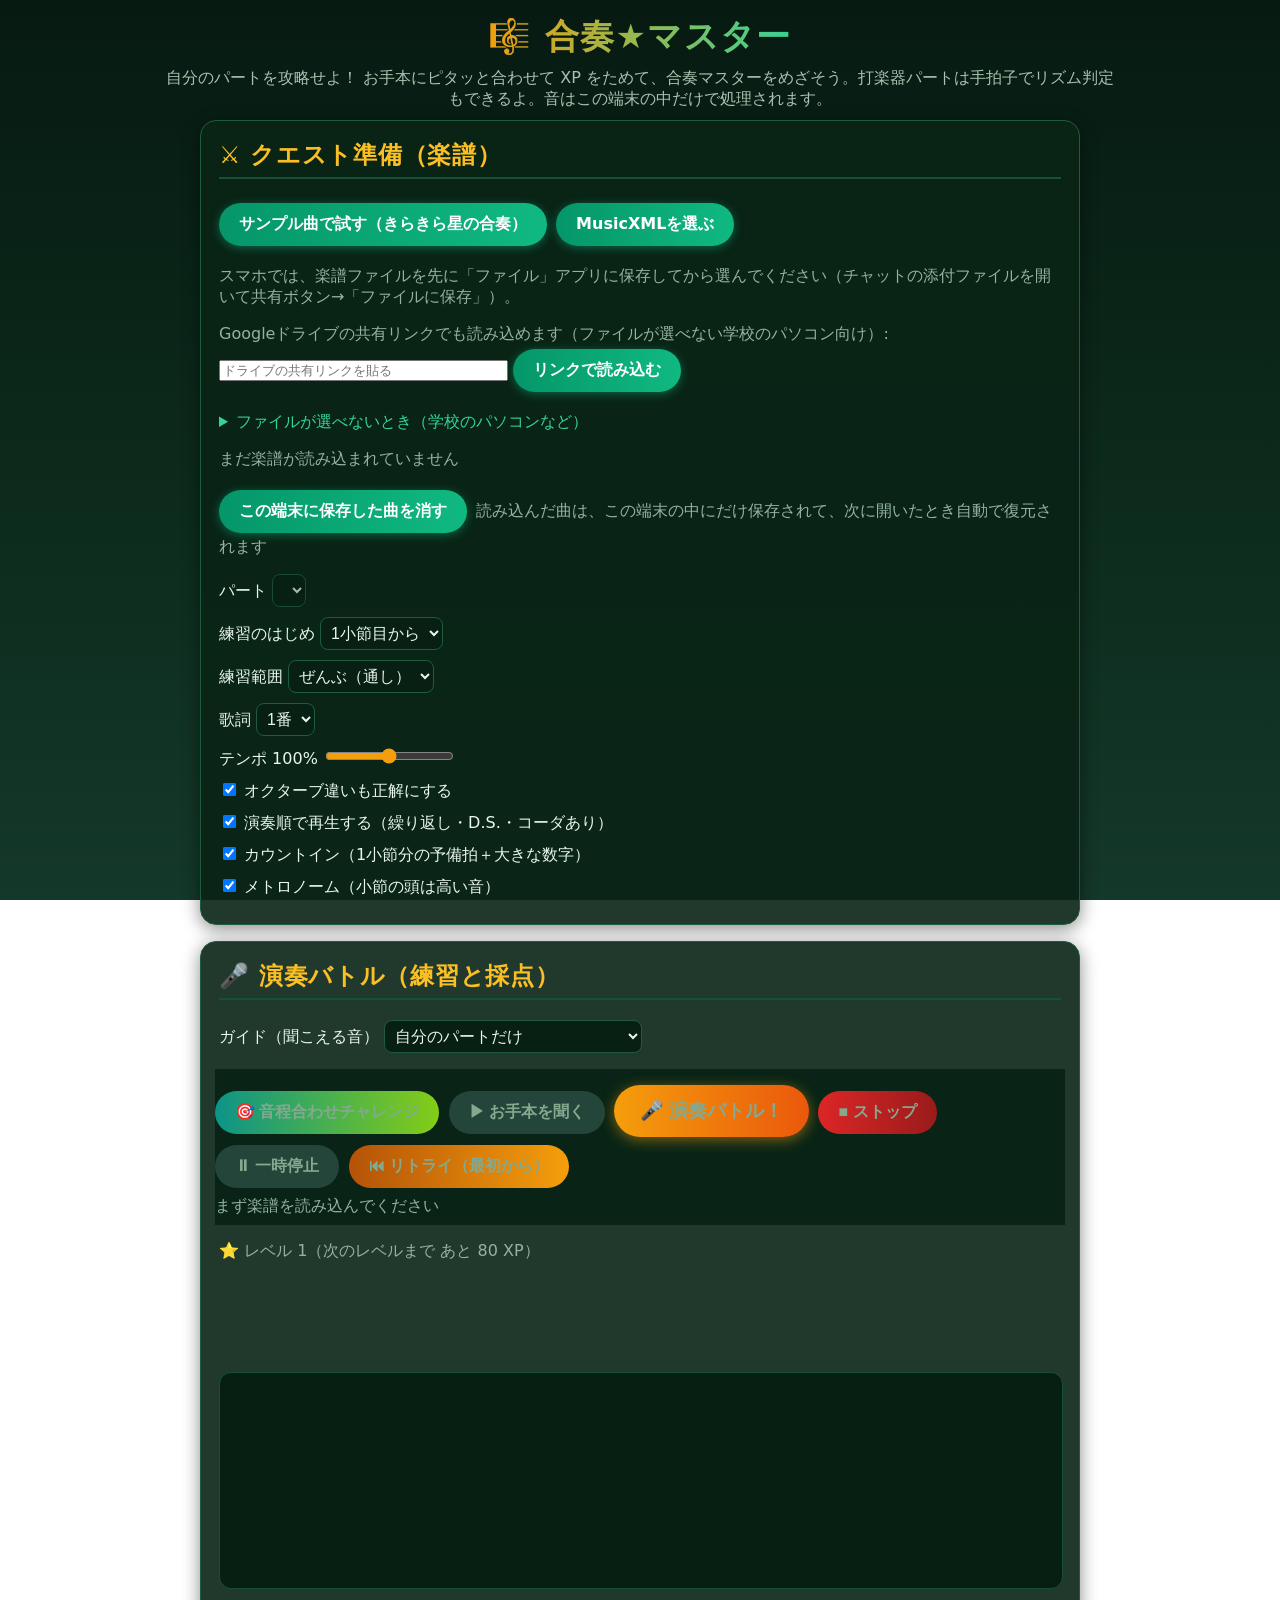
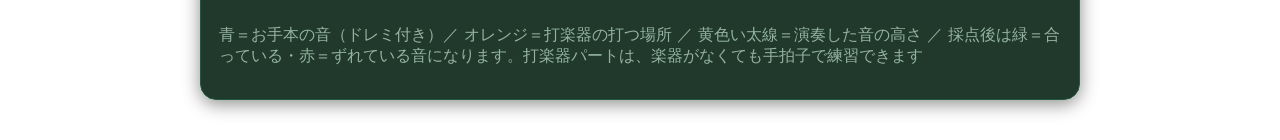
==== ensemble-app/index.html @ c197c25d "合奏★マスターに鍵盤モードを追加（画面の鍵盤をタッチして演奏・マイク不要）" ====
<!doctype html>
<html lang="ja">
<head>
<meta charset="utf-8">
<meta name="viewport" content="width=device-width, initial-scale=1">
<title>合奏★マスター｜パート練習バトル</title>
<link rel="stylesheet" href="style.css">
</head>
<body>
<header>
  <h1>🎼 合奏★マスター</h1>
  <p>自分のパートを攻略せよ！ お手本にピタッと合わせて XP をためて、合奏マスターをめざそう。打楽器パートは手拍子でリズム判定もできるよ。音はこの端末の中だけで処理されます。</p>
</header>
<main>
  <section class="card">
    <h2>⚔️ クエスト準備（楽譜）</h2>
    <p>
      <button id="loadSample" type="button">サンプル曲で試す（きらきら星の合奏）</button>
      <label class="file">MusicXMLを選ぶ
        <input id="fileInput" type="file" hidden>
      </label>
    </p>
    <p class="muted">スマホでは、楽譜ファイルを先に「ファイル」アプリに保存してから選んでください（チャットの添付ファイルを開いて共有ボタン→「ファイルに保存」）。</p>
    <p class="muted">Googleドライブの共有リンクでも読み込めます（ファイルが選べない学校のパソコン向け）:
      <input id="driveUrl" type="text" size="34" placeholder="ドライブの共有リンクを貼る">
      <button id="driveLoad" type="button">リンクで読み込む</button>
      <span id="driveStatus" class="muted"></span>
    </p>
    <details>
      <summary>ファイルが選べないとき（学校のパソコンなど）</summary>
      <p class="muted">学校のパソコンでは、セキュリティでファイル選択が止められることがあります。そのときは: ①楽譜ファイル（.xml）をメモ帳などで開く ② Ctrl+A → Ctrl+C で全部コピー ③ 下の欄に Ctrl+V で貼り付けて「読み込む」を押す。貼り付けた内容はこの端末の中だけで使われ、どこにも送信されません。</p>
      <p><textarea id="pasteArea" rows="4" placeholder="ここに楽譜ファイル（MusicXML）の中身を貼り付け"></textarea></p>
      <p><button id="pasteLoad" type="button">貼り付けた楽譜を読み込む</button> <span id="pasteStatus" class="muted"></span></p>
    </details>
    <p id="songTitle" class="muted">まだ楽譜が読み込まれていません</p>
    <p><button id="forgetSong" type="button" hidden>この端末に保存した曲を消す</button> <span class="muted">読み込んだ曲は、この端末の中にだけ保存されて、次に開いたとき自動で復元されます</span></p>
    <label>パート
      <select id="partSelect" disabled></select>
    </label>
    <label>練習のはじめ
      <select id="startMeasure"><option value="1">1小節目から</option></select>
    </label>
    <label id="rangeWrap" hidden>練習範囲
      <select id="rangeSelect"><option value="all">ぜんぶ（通し）</option></select>
    </label>
    <p id="sectionWrap" hidden>部分練習（場所えらび） <span id="sectionBtns"></span></p>
    <label id="verseWrap">歌詞
      <select id="verseSelect"><option value="1">1番</option><option value="2">2番</option></select>
    </label>
    <label>テンポ <span id="tempoVal">100</span>%
      <input id="tempo" type="range" min="50" max="150" value="100">
    </label>
    <label><input id="octaveOk" type="checkbox" checked> オクターブ違いも正解にする</label>
    <label id="orderWrap" hidden><input id="orderMode" type="checkbox" checked> 演奏順で再生する（繰り返し・D.S.・コーダあり）</label>
    <label><input id="countIn" type="checkbox" checked> カウントイン（1小節分の予備拍＋大きな数字）</label>
    <label><input id="metronome" type="checkbox" checked> メトロノーム（小節の頭は高い音）</label>
  </section>

  <section class="card">
    <h2 id="battleHead">🎤 演奏バトル（練習と採点）</h2>
    <p><label>ガイド（聞こえる音）
      <select id="guideSelect">
        <option value="own">自分のパートだけ</option>
        <option value="all">全パート（自分以外は小さめ）</option>
        <option value="others">自分以外のパート（上級）</option>
        <option value="metro">メトロノームだけ（最上級）</option>
      </select>
    </label></p>
    <p id="kbModeWrap" hidden><label><input id="kbMode" type="checkbox"> 🎹 鍵盤モード（画面の鍵盤をタッチして演奏・マイクは使いません）鍵盤楽器のパート向け</label></p>
    <div class="controls">
      <p>
        <button id="warmupBtn" type="button" disabled>🎯 音程合わせチャレンジ</button>
        <button id="playModel" type="button" disabled>▶ お手本を聞く</button>
        <button id="singBtn" type="button" disabled>🎤 演奏バトル！</button>
        <button id="stopBtn" type="button" disabled>■ ストップ</button>
        <button id="pauseBtn" type="button" disabled>⏸ 一時停止</button>
        <button id="restartBtn" type="button" disabled>⏮ リトライ（最初から）</button>
      </p>
      <p id="status" class="muted">まず楽譜を読み込んでください</p>
    </div>
    <p id="levelInfo" class="muted"></p>
    <p id="livePitch" class="live"></p>
    <p id="nowInfo" class="nowinfo"></p>
    <canvas id="roll" width="900" height="230"></canvas>
    <div id="kbWrap" hidden>
      <div id="kbKeys"></div>
      <p class="muted">金色に光った鍵盤が「次に押す音」。和音は光った鍵盤を全部押してね。お手本を聞いている間も、鍵盤を押して音を出せるよ。</p>
    </div>
    <div id="lyricStrip" class="lyrics"></div>
    <p class="muted">青＝お手本の音（ドレミ付き）／ オレンジ＝打楽器の打つ場所 ／ 黄色い太線＝演奏した音の高さ ／ 採点後は緑＝合っている・赤＝ずれている音になります。打楽器パートは、楽器がなくても手拍子で練習できます</p>
  </section>

  <section class="card" id="warmupCard" hidden>
    <h2>🎯 音程合わせチャレンジ</h2>
    <p id="wuInfo" class="muted">お手本の音を聞いて、自分の楽器で同じ高さを出してみよう。全5問。</p>
    <p id="wuTarget" class="nowinfo"></p>
    <canvas id="wuGauge" width="900" height="130"></canvas>
    <p id="wuResult" class="game"></p>
    <p>
      <button id="wuStart" type="button">▶ スタート</button>
      <button id="wuQuit" type="button">やめる</button>
    </p>
  </section>

  <section class="card" id="resultCard" hidden>
    <h2>🏆 結果発表</h2>
    <p class="score"><span id="scoreNum">-</span> 点</p>
    <p id="gameResult" class="game"></p>
    <div class="bar"><div id="xpBar"></div></div>
    <p id="xpInfo" class="muted"></p>
    <p id="noteSummary"></p>
    <div id="noteStrip"></div>
    <p id="missHead" class="game" hidden>ずれた音だけ（タップすると、その場所から聞き直せるよ）</p>
    <ul id="missList"></ul>
    <details id="allNotes"><summary>すべての音の結果を見る</summary><ul id="noteResults"></ul></details>
    <div id="reviewBox" hidden>
      <p class="game">🔁 自分の演奏を聞き直そう</p>
      <p><audio id="reviewAudio" controls preload="auto"></audio></p>
      <p>
        <button id="reviewPlay" type="button">▶ 演奏に合わせてバーも再生</button>
        <button id="reviewStop" type="button" disabled>■ バー再生を止める</button>
      </p>
      <p class="muted">音程バー（緑＝合っていた音・赤＝ずれた音）を見ながら聞き直せます。上の「ずれた音だけ」のリストで音をタップすると、その場所から聞き直せます。録音はこの端末の中だけにあり、どこにも送られません。</p>
    </div>
  </section>
</main>
<script src="app.js"></script>
</body>
</html>
---- ensemble-app/style.css ----
body{font-family:system-ui,-apple-system,"Hiragino Sans",sans-serif;margin:0;background:linear-gradient(180deg,#071a12 0%,#0c2b1c 55%,#14382a 100%);background-attachment:fixed;color:#eaf6ee;min-height:100vh}
header{padding:14px 16px 2px;max-width:960px;margin:auto;text-align:center}
header h1{font-size:34px;margin:0;letter-spacing:.04em;font-weight:900;background:linear-gradient(90deg,#fde68a,#f59e0b,#34d399,#a3e635);-webkit-background-clip:text;background-clip:text;color:transparent}
header p{color:#a7c4b0;margin:8px 0 0}
main{max-width:880px;margin:auto;padding:8px 16px 40px;display:grid;gap:16px}
audio{width:100%}
#noteResults li.miss{cursor:pointer;text-decoration:underline dotted}
#noteResults li.miss:hover{color:#fcd34d}
.card{background:rgba(9,36,22,.9);border:1px solid #1f5c3d;border-radius:16px;padding:16px 18px;box-shadow:0 4px 18px rgba(0,0,0,.45);min-width:0}
.card h2{margin-top:2px;color:#fbbf24;letter-spacing:.03em;border-bottom:2px solid #175134;padding-bottom:6px}
button,.file{display:inline-block;background:linear-gradient(90deg,#059669,#10b981);color:#fff;border:0;border-radius:999px;padding:11px 20px;font-size:16px;font-weight:700;cursor:pointer;margin:4px 4px 4px 0;box-shadow:0 2px 10px rgba(16,185,129,.45)}
button:active{transform:scale(.97)}
button:disabled{background:#24463a;color:#84a98f;cursor:default;box-shadow:none}
button#singBtn{background:linear-gradient(90deg,#f59e0b,#ea580c);font-size:19px;padding:13px 26px;box-shadow:0 3px 14px rgba(245,158,11,.5)}
button#warmupBtn{background:linear-gradient(90deg,#0d9488,#84cc16)}
button#stopBtn{background:linear-gradient(90deg,#dc2626,#991b1b)}
button#restartBtn{background:linear-gradient(90deg,#b45309,#f59e0b)}
label{display:block;margin:10px 0}
select{font-size:16px;padding:6px;background:#081f14;color:#eaf6ee;border:1px solid #1f5c3d;border-radius:8px}
input[type=range]{accent-color:#f59e0b}
.muted{color:#93b3a0}.live{font-size:19px;font-weight:700;min-height:30px;color:#fde047}
canvas{width:100%;height:auto;background:#071f13;border:1px solid #175134;border-radius:12px}
.score{font-size:28px}.score span{font-size:56px;font-weight:900;color:#facc15;text-shadow:0 0 18px rgba(250,204,21,.45)}
#noteResults{line-height:1.8}
.nowinfo{font-size:30px;font-weight:800;min-height:40px;margin:2px 0;color:#fbbf24}
.lyrics{font-size:22px;line-height:1.9;padding:8px 4px;overflow-x:auto;white-space:nowrap;min-width:0;max-width:100%}
.lyrics span{display:inline-block;padding:2px 3px;border-radius:6px;color:#84a98f;transition:all .1s}
.lyrics span.on{background:#fde047;color:#111;font-weight:800;transform:scale(1.22)}
.controls{position:sticky;top:0;z-index:20;background:rgba(9,36,22,.96);padding:8px 0 4px;margin:0 -4px}
.controls p{margin:4px 0}
.lyrics span.done{color:#34d399}
.game{font-size:22px;font-weight:700;line-height:1.7}
.bar{background:#081f14;border:1px solid #175134;border-radius:999px;height:16px;overflow:hidden;margin:8px 0}
#xpBar{background:linear-gradient(90deg,#f59e0b,#facc15,#34d399);height:100%;width:0%;transition:width .6s}
textarea{width:100%;font-size:12px;padding:6px;box-sizing:border-box;background:#081f14;color:#eaf6ee;border:1px solid #1f5c3d;border-radius:8px}
details{margin-top:8px}
summary{cursor:pointer;color:#34d399}
/* 背の低い画面（Chromebook等）では詰めて、音程バーと歌詞を1画面に収める */
@media (max-height:860px){
  header{padding:6px 12px 0}
  header h1{font-size:26px}
  header p{display:none}
  main{gap:10px;padding-top:4px}
  .card{padding:10px 12px}
  .card h2{font-size:17px;margin:0 0 4px;padding-bottom:3px}
  .nowinfo{font-size:24px;min-height:32px}
  .live{font-size:16px;min-height:24px}
  .lyrics{font-size:18px;line-height:1.6;padding:4px 2px}
  button{padding:8px 14px;font-size:14px}
  button#singBtn{font-size:16px;padding:10px 20px}
  label{margin:6px 0}
}
#noteStrip{display:flex;gap:1px;height:20px;margin:6px 0 10px;overflow:hidden;border-radius:6px;background:#0a2e1c}
#noteStrip i{display:block;height:100%}
#missList{line-height:1.8}
#missList li.miss{cursor:pointer;text-decoration:underline dotted}
#allNotes summary{cursor:pointer;color:#a7f3d0;margin-top:6px}
.secbtn{font-size:1.15em;font-weight:700;padding:8px 18px;margin:2px;border-radius:999px;border:2px solid #10b981;background:#0b2e1f;color:#d1fae5;cursor:pointer}
.secbtn.on{background:#059669;color:#fff;box-shadow:0 0 10px #10b98188}
/* 鍵盤モード */
#kbKeys{position:relative;height:118px;background:#081f14;border:1px solid #1f5c3d;border-radius:10px;overflow:hidden;touch-action:none;user-select:none;-webkit-user-select:none;margin-top:6px}
#kbKeys .kbw{position:absolute;top:0;height:100%;background:linear-gradient(180deg,#e9e4d2,#fbf8ec);border-right:1px solid #9aa48f;border-bottom-left-radius:5px;border-bottom-right-radius:5px;box-sizing:border-box;cursor:pointer}
#kbKeys .kbw span{position:absolute;bottom:4px;left:0;right:0;text-align:center;font-size:11px;color:#7c6a2f;font-weight:700;pointer-events:none}
#kbKeys .kbb{position:absolute;top:0;height:58%;background:linear-gradient(180deg,#2a3a30,#060d09);border-bottom-left-radius:4px;border-bottom-right-radius:4px;z-index:2;cursor:pointer;box-shadow:0 3px 5px rgba(0,0,0,.5)}
#kbKeys .kbw.next{background:linear-gradient(180deg,#fcd34d,#fde68a)}
#kbKeys .kbb.next{background:linear-gradient(180deg,#d97706,#b45309)}
#kbKeys .kbw.now{background:linear-gradient(180deg,#f59e0b,#fbbf24);box-shadow:inset 0 0 0 2px #fff7d6}
#kbKeys .kbb.now{background:linear-gradient(180deg,#f59e0b,#d97706);box-shadow:inset 0 0 0 2px #fff7d6}
#kbKeys .hit{background:#34d399 !important}
#kbKeys .miss{background:#f87171 !important}
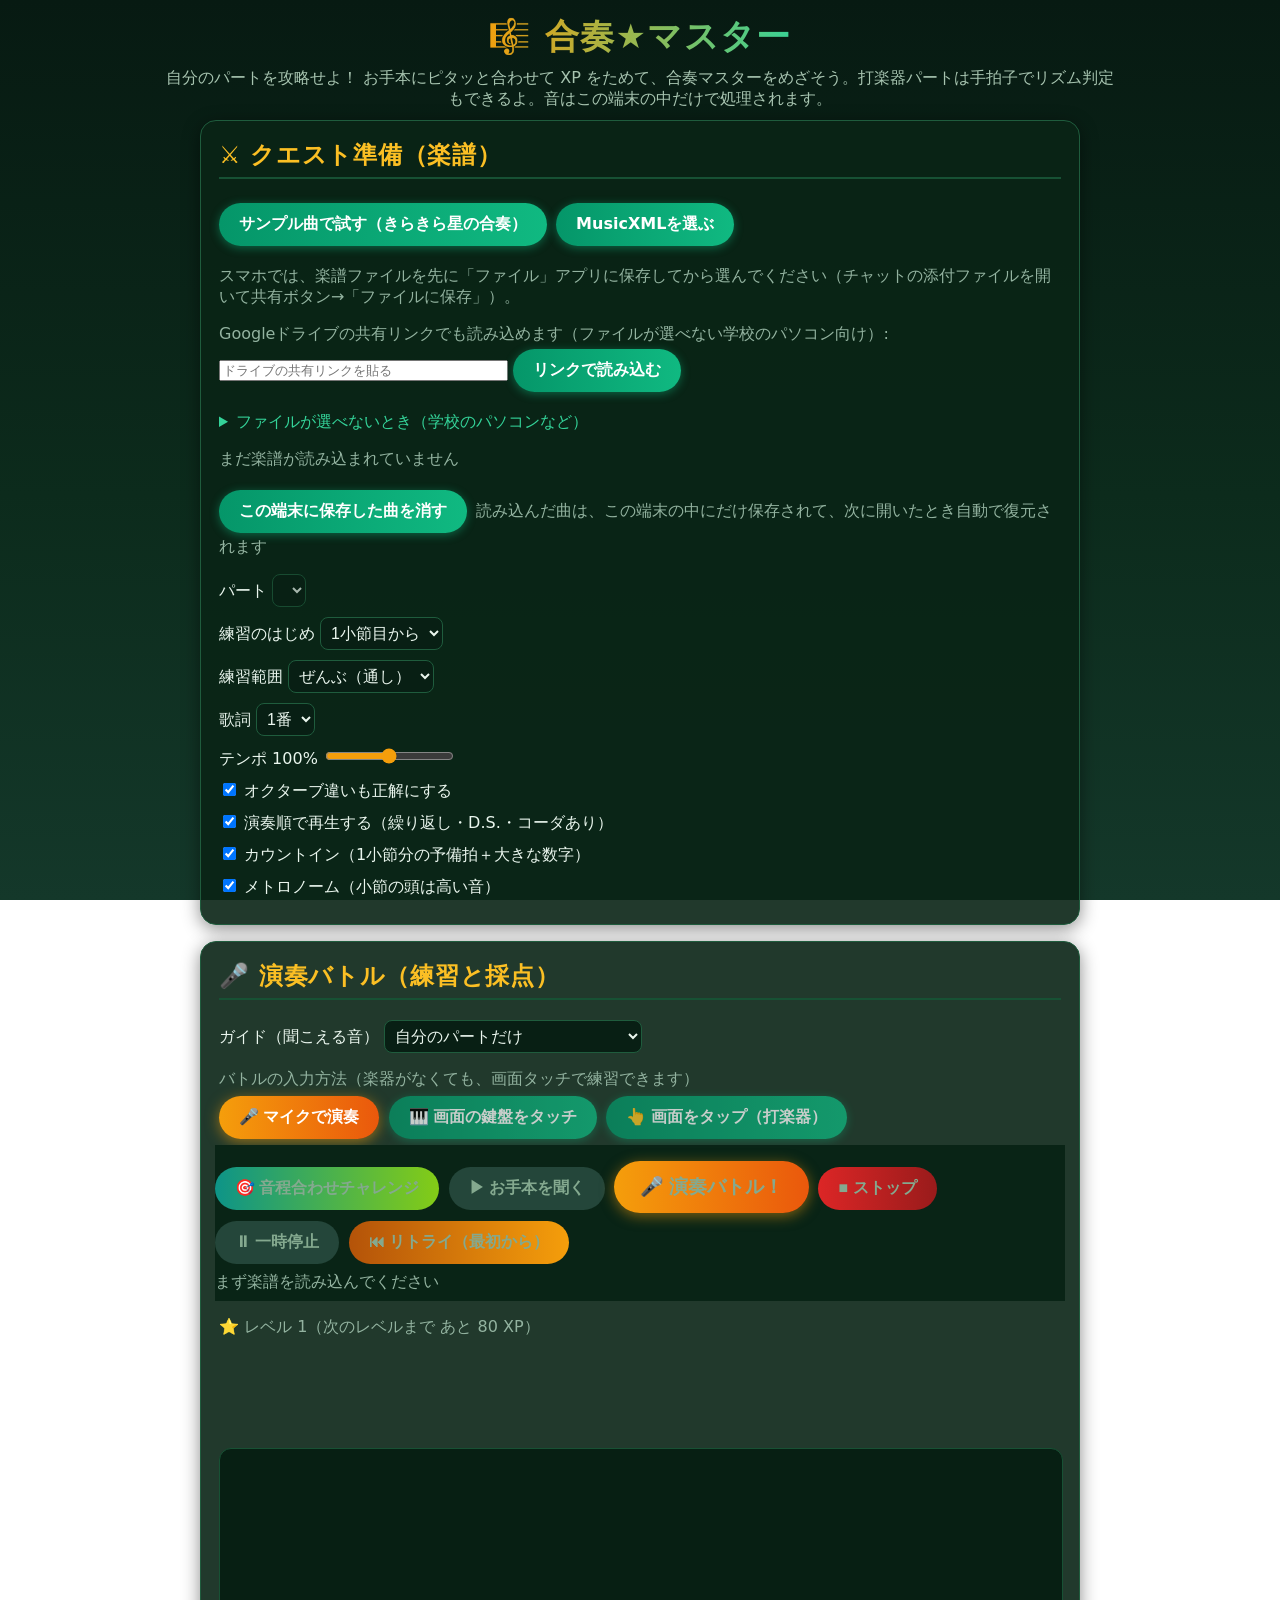
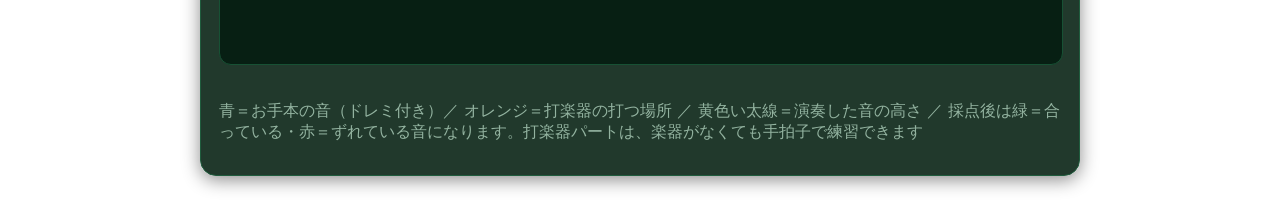
==== commit 59f4a4a3: "合奏★マスター: 和音をロールに全音表示／バトル入力に画面タップ（打楽器）とPCキー演奏を追加" ====
--- a/ensemble-app/index.html
+++ b/ensemble-app/index.html
@@ -66,7 +66,16 @@
         <option value="metro">メトロノームだけ（最上級）</option>
       </select>
     </label></p>
-    <p id="kbModeWrap" hidden><label><input id="kbMode" type="checkbox"> 🎹 鍵盤モード（画面の鍵盤をタッチして演奏・マイクは使いません）鍵盤楽器のパート向け</label></p>
+    <div id="inputPick">
+      <p class="muted" style="margin:4px 0 2px">バトルの入力方法（楽器がなくても、画面タッチで練習できます）</p>
+      <p style="margin:2px 0">
+        <button id="inMicBtn" type="button" class="inbtn sel">🎤 マイクで演奏</button>
+        <button id="inKbBtn" type="button" class="inbtn" hidden>🎹 画面の鍵盤をタッチ</button>
+        <button id="inPadBtn" type="button" class="inbtn" hidden>👆 画面をタップ（打楽器）</button>
+      </p>
+      <input id="kbMode" type="checkbox" hidden>
+      <input id="padMode" type="checkbox" hidden>
+    </div>
     <div class="controls">
       <p>
         <button id="warmupBtn" type="button" disabled>🎯 音程合わせチャレンジ</button>
@@ -84,7 +93,11 @@
     <canvas id="roll" width="900" height="230"></canvas>
     <div id="kbWrap" hidden>
       <div id="kbKeys"></div>
-      <p class="muted">金色に光った鍵盤が「次に押す音」。和音は光った鍵盤を全部押してね。お手本を聞いている間も、鍵盤を押して音を出せるよ。</p>
+      <p class="muted">金色に光った鍵盤が「次に押す音」。和音は光った鍵盤を全部押してね。パソコンでは、鍵盤に書かれたアルファベットのキーでも弾けるよ。お手本を聞いている間も、鍵盤を押して音を出せるよ。</p>
+    </div>
+    <div id="padWrap" hidden>
+      <div id="padBtn">🥁 ここをタップ！</div>
+      <p class="muted">オレンジの音のタイミングで、ここをタップ（パソコンはスペースキーでもOK）。マイクは使いません。</p>
     </div>
     <div id="lyricStrip" class="lyrics"></div>
     <p class="muted">青＝お手本の音（ドレミ付き）／ オレンジ＝打楽器の打つ場所 ／ 黄色い太線＝演奏した音の高さ ／ 採点後は緑＝合っている・赤＝ずれている音になります。打楽器パートは、楽器がなくても手拍子で練習できます</p>
--- a/ensemble-app/style.css
+++ b/ensemble-app/style.css
@@ -68,3 +68,9 @@
 #kbKeys .kbb.now{background:linear-gradient(180deg,#f59e0b,#d97706);box-shadow:inset 0 0 0 2px #fff7d6}
 #kbKeys .hit{background:#34d399 !important}
 #kbKeys .miss{background:#f87171 !important}
+.inbtn{opacity:.75}
+.inbtn.sel{background:linear-gradient(90deg,#f59e0b,#ea580c);opacity:1;box-shadow:0 3px 14px rgba(245,158,11,.55)}
+#kbKeys .kbl{position:absolute;bottom:19px;left:0;right:0;text-align:center;font-size:10px;color:#a16207;font-weight:700;pointer-events:none}
+#kbKeys .kbb .kbl{bottom:3px;color:#fde68a;font-size:9px}
+#padBtn{font-size:32px;font-weight:900;text-align:center;padding:36px 10px;margin-top:8px;border-radius:16px;background:linear-gradient(180deg,#ea580c,#c2410c);color:#fff;cursor:pointer;user-select:none;-webkit-user-select:none;touch-action:none;box-shadow:0 4px 14px rgba(234,88,12,.45)}
+#padBtn.hit{background:#059669}
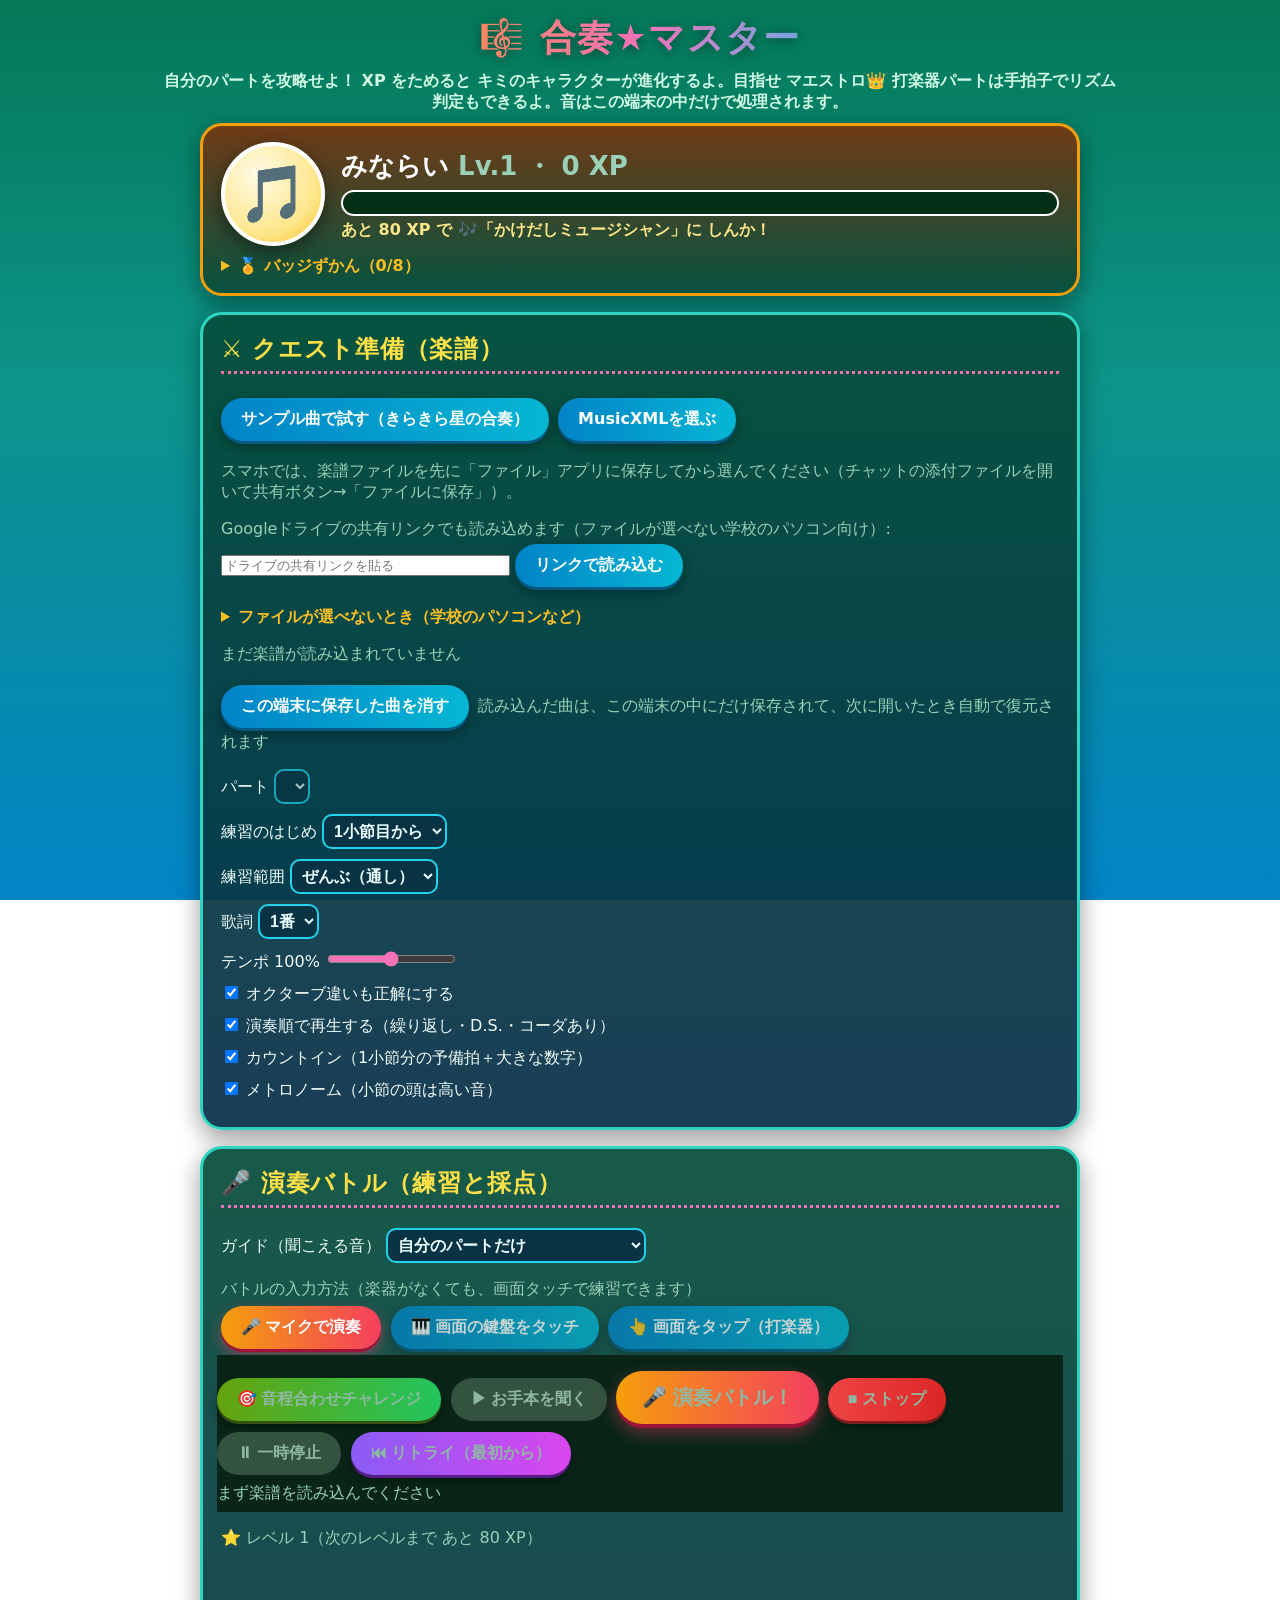
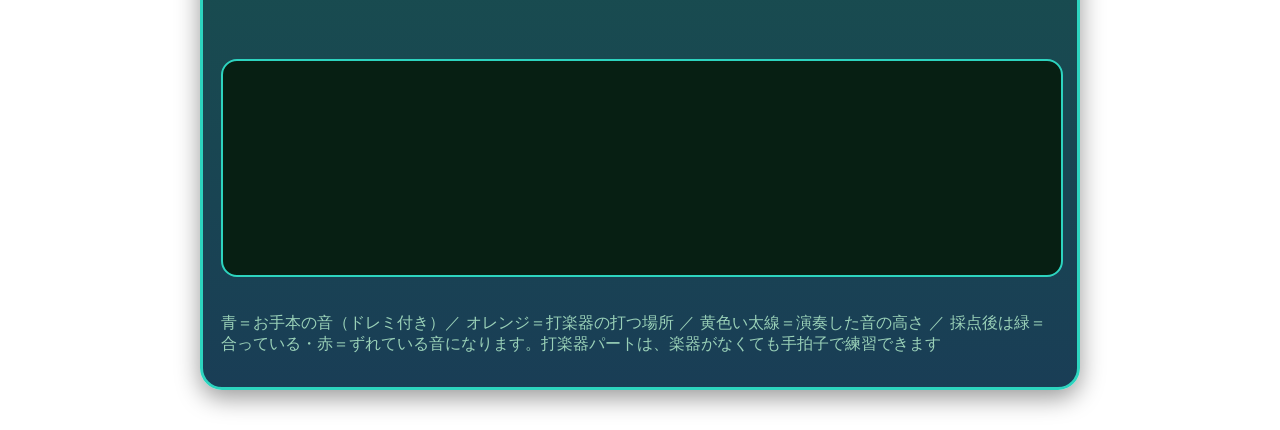
==== commit 2e40fbba: "合奏★マスター: キャラクター成長（みならい→マエストロ）＋バッジずかん＋ポップデザイン" ====
--- a/ensemble-app/index.html
+++ b/ensemble-app/index.html
@@ -9,9 +9,20 @@
 <body>
 <header>
   <h1>🎼 合奏★マスター</h1>
-  <p>自分のパートを攻略せよ！ お手本にピタッと合わせて XP をためて、合奏マスターをめざそう。打楽器パートは手拍子でリズム判定もできるよ。音はこの端末の中だけで処理されます。</p>
+  <p>自分のパートを攻略せよ！ XP をためると キミのキャラクターが進化するよ。目指せ マエストロ👑 打楽器パートは手拍子でリズム判定もできるよ。音はこの端末の中だけで処理されます。</p>
 </header>
 <main>
+  <section class="card charcard">
+    <div class="charrow">
+      <div id="charFace" class="charface">🎵</div>
+      <div class="charinfo">
+        <p class="charname"><span id="charStage">みならい</span> <span id="charLv" class="muted"></span></p>
+        <div class="bar charbar"><div id="charBar"></div></div>
+        <p id="charNext" class="charnext"></p>
+      </div>
+    </div>
+    <details id="badgeBox"><summary>🏅 バッジずかん（<span id="badgeCount">0</span>/8）</summary><div id="badgeGrid"></div></details>
+  </section>
   <section class="card">
     <h2>⚔️ クエスト準備（楽譜）</h2>
     <p>
@@ -93,7 +104,7 @@
     <canvas id="roll" width="900" height="230"></canvas>
     <div id="kbWrap" hidden>
       <div id="kbKeys"></div>
-      <p class="muted">金色に光った鍵盤が「次に押す音」。和音は光った鍵盤を全部押してね。パソコンでは、鍵盤に書かれたアルファベットのキーでも弾けるよ。お手本を聞いている間も、鍵盤を押して音を出せるよ。</p>
+      <p class="muted">金色に光った鍵盤が「次に押す音」。和音は光った鍵盤を全部押してね。パソコンでは、鍵盤に書かれた文字のキーでも弾けるよ（オクターブごとに同じ形：下の段がドレミファソラシ、上の段が次のドレミファソラシ）。お手本を聞いている間も、鍵盤を押して音を出せるよ。</p>
     </div>
     <div id="padWrap" hidden>
       <div id="padBtn">🥁 ここをタップ！</div>
@@ -137,6 +148,14 @@
     </div>
   </section>
 </main>
+<div id="evoOverlay" hidden>
+  <div class="evobox">
+    <p class="evoemoji" id="evoEmoji">🎶</p>
+    <p class="evotitle">✨ しんかした！ ✨</p>
+    <p id="evoText" class="game"></p>
+    <p><button id="evoClose" type="button">やったー！ 🎉</button></p>
+  </div>
+</div>
 <script src="app.js"></script>
 </body>
 </html>
--- a/ensemble-app/style.css
+++ b/ensemble-app/style.css
@@ -1,25 +1,25 @@
-body{font-family:system-ui,-apple-system,"Hiragino Sans",sans-serif;margin:0;background:linear-gradient(180deg,#071a12 0%,#0c2b1c 55%,#14382a 100%);background-attachment:fixed;color:#eaf6ee;min-height:100vh}
+body{font-family:"Hiragino Maru Gothic ProN","M PLUS Rounded 1c",system-ui,-apple-system,"Hiragino Sans",sans-serif;margin:0;background:linear-gradient(180deg,#047857 0%,#0d9488 42%,#0284c7 100%);background-attachment:fixed;color:#f0fdf9;min-height:100vh}
 header{padding:14px 16px 2px;max-width:960px;margin:auto;text-align:center}
-header h1{font-size:34px;margin:0;letter-spacing:.04em;font-weight:900;background:linear-gradient(90deg,#fde68a,#f59e0b,#34d399,#a3e635);-webkit-background-clip:text;background-clip:text;color:transparent}
-header p{color:#a7c4b0;margin:8px 0 0}
+header h1{font-size:36px;margin:0;letter-spacing:.04em;font-weight:900;background:linear-gradient(90deg,#fde047,#fb923c,#f472b6,#38bdf8,#fde047);-webkit-background-clip:text;background-clip:text;color:transparent;filter:drop-shadow(0 2px 6px rgba(0,0,0,.45))}
+header p{color:#d1fae5;margin:8px 0 0;font-weight:600}
 main{max-width:880px;margin:auto;padding:8px 16px 40px;display:grid;gap:16px}
 audio{width:100%}
 #noteResults li.miss{cursor:pointer;text-decoration:underline dotted}
 #noteResults li.miss:hover{color:#fcd34d}
-.card{background:rgba(9,36,22,.9);border:1px solid #1f5c3d;border-radius:16px;padding:16px 18px;box-shadow:0 4px 18px rgba(0,0,0,.45);min-width:0}
-.card h2{margin-top:2px;color:#fbbf24;letter-spacing:.03em;border-bottom:2px solid #175134;padding-bottom:6px}
-button,.file{display:inline-block;background:linear-gradient(90deg,#059669,#10b981);color:#fff;border:0;border-radius:999px;padding:11px 20px;font-size:16px;font-weight:700;cursor:pointer;margin:4px 4px 4px 0;box-shadow:0 2px 10px rgba(16,185,129,.45)}
-button:active{transform:scale(.97)}
-button:disabled{background:#24463a;color:#84a98f;cursor:default;box-shadow:none}
-button#singBtn{background:linear-gradient(90deg,#f59e0b,#ea580c);font-size:19px;padding:13px 26px;box-shadow:0 3px 14px rgba(245,158,11,.5)}
-button#warmupBtn{background:linear-gradient(90deg,#0d9488,#84cc16)}
-button#stopBtn{background:linear-gradient(90deg,#dc2626,#991b1b)}
-button#restartBtn{background:linear-gradient(90deg,#b45309,#f59e0b)}
+.card{background:linear-gradient(180deg,rgba(6,78,59,.93),rgba(8,47,73,.93));border:3px solid #2dd4bf;border-radius:22px;padding:16px 18px;box-shadow:0 8px 24px rgba(0,0,0,.4);min-width:0}
+.card h2{margin-top:2px;color:#fde047;letter-spacing:.03em;border-bottom:3px dotted #f472b6;padding-bottom:6px}
+button,.file{display:inline-block;background:linear-gradient(90deg,#0284c7,#06b6d4);color:#fff;border:0;border-radius:999px;padding:11px 20px;font-size:16px;font-weight:800;cursor:pointer;margin:4px 4px 4px 0;box-shadow:0 3px 0 #075985,0 6px 14px rgba(0,0,0,.35)}
+button:active{transform:translateY(2px) scale(.98);box-shadow:0 1px 0 #075985}
+button:disabled{background:#33523f;color:#8fb8a2;cursor:default;box-shadow:none}
+button#singBtn{background:linear-gradient(90deg,#f59e0b,#f43f5e);font-size:20px;padding:13px 26px;box-shadow:0 4px 0 #9f1239,0 8px 18px rgba(244,63,94,.45)}
+button#warmupBtn{background:linear-gradient(90deg,#65a30d,#22c55e);box-shadow:0 3px 0 #365314,0 6px 14px rgba(0,0,0,.35)}
+button#stopBtn{background:linear-gradient(90deg,#ef4444,#dc2626);box-shadow:0 3px 0 #7f1d1d,0 6px 14px rgba(0,0,0,.35)}
+button#restartBtn{background:linear-gradient(90deg,#8b5cf6,#d946ef);box-shadow:0 3px 0 #581c87,0 6px 14px rgba(0,0,0,.35)}
 label{display:block;margin:10px 0}
-select{font-size:16px;padding:6px;background:#081f14;color:#eaf6ee;border:1px solid #1f5c3d;border-radius:8px}
-input[type=range]{accent-color:#f59e0b}
-.muted{color:#93b3a0}.live{font-size:19px;font-weight:700;min-height:30px;color:#fde047}
-canvas{width:100%;height:auto;background:#071f13;border:1px solid #175134;border-radius:12px}
+select{font-size:16px;padding:6px;background:#083344;color:#ecfeff;border:2px solid #22d3ee;border-radius:10px;font-weight:700}
+input[type=range]{accent-color:#f472b6}
+.muted{color:#9ad1b8}.live{font-size:19px;font-weight:700;min-height:30px;color:#fde047}
+canvas{width:100%;height:auto;background:#071f13;border:2px solid #2dd4bf;border-radius:16px}
 .score{font-size:28px}.score span{font-size:56px;font-weight:900;color:#facc15;text-shadow:0 0 18px rgba(250,204,21,.45)}
 #noteResults{line-height:1.8}
 .nowinfo{font-size:30px;font-weight:800;min-height:40px;margin:2px 0;color:#fbbf24}
@@ -30,11 +30,11 @@
 .controls p{margin:4px 0}
 .lyrics span.done{color:#34d399}
 .game{font-size:22px;font-weight:700;line-height:1.7}
-.bar{background:#081f14;border:1px solid #175134;border-radius:999px;height:16px;overflow:hidden;margin:8px 0}
-#xpBar{background:linear-gradient(90deg,#f59e0b,#facc15,#34d399);height:100%;width:0%;transition:width .6s}
-textarea{width:100%;font-size:12px;padding:6px;box-sizing:border-box;background:#081f14;color:#eaf6ee;border:1px solid #1f5c3d;border-radius:8px}
+.bar{background:#052e16;border:2px solid #f59e0b;border-radius:999px;height:18px;overflow:hidden;margin:8px 0}
+#xpBar{background:linear-gradient(90deg,#f43f5e,#f59e0b,#22c55e,#38bdf8);height:100%;width:0%;transition:width .6s}
+textarea{width:100%;font-size:12px;padding:6px;box-sizing:border-box;background:#083344;color:#ecfeff;border:2px solid #22d3ee;border-radius:10px}
 details{margin-top:8px}
-summary{cursor:pointer;color:#34d399}
+summary{cursor:pointer;color:#fbbf24;font-weight:700}
 /* 背の低い画面（Chromebook等）では詰めて、音程バーと歌詞を1画面に収める */
 @media (max-height:860px){
   header{padding:6px 12px 0}
@@ -49,16 +49,22 @@
   button{padding:8px 14px;font-size:14px}
   button#singBtn{font-size:16px;padding:10px 20px}
   label{margin:6px 0}
+  .charface{width:64px;height:64px;font-size:38px}
+  .charname{font-size:20px}
+  .charnext{font-size:13px}
+  .badge{min-width:76px}
+  .badge .bhint{display:none}
 }
 #noteStrip{display:flex;gap:1px;height:20px;margin:6px 0 10px;overflow:hidden;border-radius:6px;background:#0a2e1c}
 #noteStrip i{display:block;height:100%}
 #missList{line-height:1.8}
 #missList li.miss{cursor:pointer;text-decoration:underline dotted}
-#allNotes summary{cursor:pointer;color:#a7f3d0;margin-top:6px}
-.secbtn{font-size:1.15em;font-weight:700;padding:8px 18px;margin:2px;border-radius:999px;border:2px solid #10b981;background:#0b2e1f;color:#d1fae5;cursor:pointer}
-.secbtn.on{background:#059669;color:#fff;box-shadow:0 0 10px #10b98188}
+#allNotes summary{cursor:pointer;color:#fbbf24;margin-top:6px}
+.secbtn{font-size:1.15em;font-weight:800;padding:8px 18px;margin:2px;border-radius:999px;border:2px solid #f472b6;background:#083344;color:#fbcfe8;cursor:pointer}
+.secbtn.on{background:linear-gradient(90deg,#ec4899,#f59e0b);color:#fff;box-shadow:0 0 12px rgba(244,114,182,.7)}
 /* 鍵盤モード */
-#kbKeys{position:relative;height:118px;background:#081f14;border:1px solid #1f5c3d;border-radius:10px;overflow:hidden;touch-action:none;user-select:none;-webkit-user-select:none;margin-top:6px}
+#kbKeys{position:relative;height:118px;background:#081f14;border:1px solid #1f5c3d;border-radius:10px;overflow:hidden;touch-action:none;user-select:none;-webkit-user-select:none;-webkit-touch-callout:none;margin-top:6px}
+#kbKeys .kbw,#kbKeys .kbb{-webkit-touch-callout:none}
 #kbKeys .kbw{position:absolute;top:0;height:100%;background:linear-gradient(180deg,#e9e4d2,#fbf8ec);border-right:1px solid #9aa48f;border-bottom-left-radius:5px;border-bottom-right-radius:5px;box-sizing:border-box;cursor:pointer}
 #kbKeys .kbw span{position:absolute;bottom:4px;left:0;right:0;text-align:center;font-size:11px;color:#7c6a2f;font-weight:700;pointer-events:none}
 #kbKeys .kbb{position:absolute;top:0;height:58%;background:linear-gradient(180deg,#2a3a30,#060d09);border-bottom-left-radius:4px;border-bottom-right-radius:4px;z-index:2;cursor:pointer;box-shadow:0 3px 5px rgba(0,0,0,.5)}
@@ -69,8 +75,35 @@
 #kbKeys .hit{background:#34d399 !important}
 #kbKeys .miss{background:#f87171 !important}
 .inbtn{opacity:.75}
-.inbtn.sel{background:linear-gradient(90deg,#f59e0b,#ea580c);opacity:1;box-shadow:0 3px 14px rgba(245,158,11,.55)}
+.inbtn.sel{background:linear-gradient(90deg,#f59e0b,#f43f5e);opacity:1;box-shadow:0 3px 0 #9f1239,0 6px 14px rgba(244,63,94,.5)}
 #kbKeys .kbl{position:absolute;bottom:19px;left:0;right:0;text-align:center;font-size:10px;color:#a16207;font-weight:700;pointer-events:none}
 #kbKeys .kbb .kbl{bottom:3px;color:#fde68a;font-size:9px}
-#padBtn{font-size:32px;font-weight:900;text-align:center;padding:36px 10px;margin-top:8px;border-radius:16px;background:linear-gradient(180deg,#ea580c,#c2410c);color:#fff;cursor:pointer;user-select:none;-webkit-user-select:none;touch-action:none;box-shadow:0 4px 14px rgba(234,88,12,.45)}
+#padBtn{font-size:32px;font-weight:900;text-align:center;padding:36px 10px;margin-top:8px;border-radius:16px;background:linear-gradient(180deg,#ea580c,#c2410c);color:#fff;cursor:pointer;user-select:none;-webkit-user-select:none;-webkit-touch-callout:none;touch-action:none;box-shadow:0 4px 14px rgba(234,88,12,.45)}
 #padBtn.hit{background:#059669}
+
+/* キャラクター成長カード */
+.charcard{border-color:#f59e0b;background:linear-gradient(180deg,rgba(120,53,15,.92),rgba(6,78,59,.93))}
+.charrow{display:flex;gap:16px;align-items:center}
+.charface{flex:0 0 auto;width:96px;height:96px;border-radius:50%;background:radial-gradient(circle at 35% 30%,#fffbe6,#fde68a 65%,#fbbf24);border:4px solid #fff;box-shadow:0 6px 18px rgba(0,0,0,.45);display:flex;align-items:center;justify-content:center;font-size:56px;animation:bob 2.4s ease-in-out infinite}
+@keyframes bob{0%,100%{transform:translateY(0)}50%{transform:translateY(-6px)}}
+.charinfo{flex:1 1 auto;min-width:0}
+.charname{font-size:26px;font-weight:900;margin:2px 0 6px;color:#fff}
+.charbar{height:22px;border-color:#fff;margin:4px 0}
+#charBar{background:linear-gradient(90deg,#f43f5e,#f59e0b,#22c55e,#38bdf8,#a78bfa);height:100%;width:0%;transition:width .8s}
+.charnext{font-size:16px;font-weight:800;color:#fde68a;margin:4px 0 0}
+#badgeBox{margin-top:10px}
+#badgeGrid{display:flex;flex-wrap:wrap;gap:8px;margin-top:8px}
+.badge{width:calc(25% - 8px);min-width:96px;box-sizing:border-box;background:rgba(255,255,255,.08);border:2px solid #fbbf24;border-radius:14px;padding:8px 4px;text-align:center}
+.badge.locked{border-color:#52796f;filter:grayscale(1);opacity:.55}
+.badge .bemoji{font-size:30px;line-height:1.15}
+.badge .bname{font-size:12px;font-weight:800;color:#fff}
+.badge .bhint{font-size:10px;color:#cdeac0}
+/* 進化のお祝い */
+#evoOverlay{position:fixed;inset:0;background:rgba(2,20,14,.72);z-index:200;display:flex;align-items:center;justify-content:center;overflow:hidden}
+#evoOverlay[hidden]{display:none}
+.evobox{background:linear-gradient(180deg,#065f46,#0d9488);border:4px solid #fde047;border-radius:26px;padding:28px 34px;text-align:center;box-shadow:0 18px 50px rgba(0,0,0,.6);max-width:86vw}
+.evoemoji{font-size:104px;margin:0;line-height:1.1;animation:evopop .9s ease}
+@keyframes evopop{0%{transform:scale(.2) rotate(-14deg)}55%{transform:scale(1.25) rotate(6deg)}100%{transform:scale(1)}}
+.evotitle{font-size:30px;font-weight:900;color:#fde047;margin:6px 0}
+.confetti{position:absolute;top:-48px;font-size:24px;pointer-events:none;animation-name:cfall;animation-timing-function:linear;animation-fill-mode:forwards;z-index:201}
+@keyframes cfall{to{transform:translateY(110vh) rotate(340deg)}}
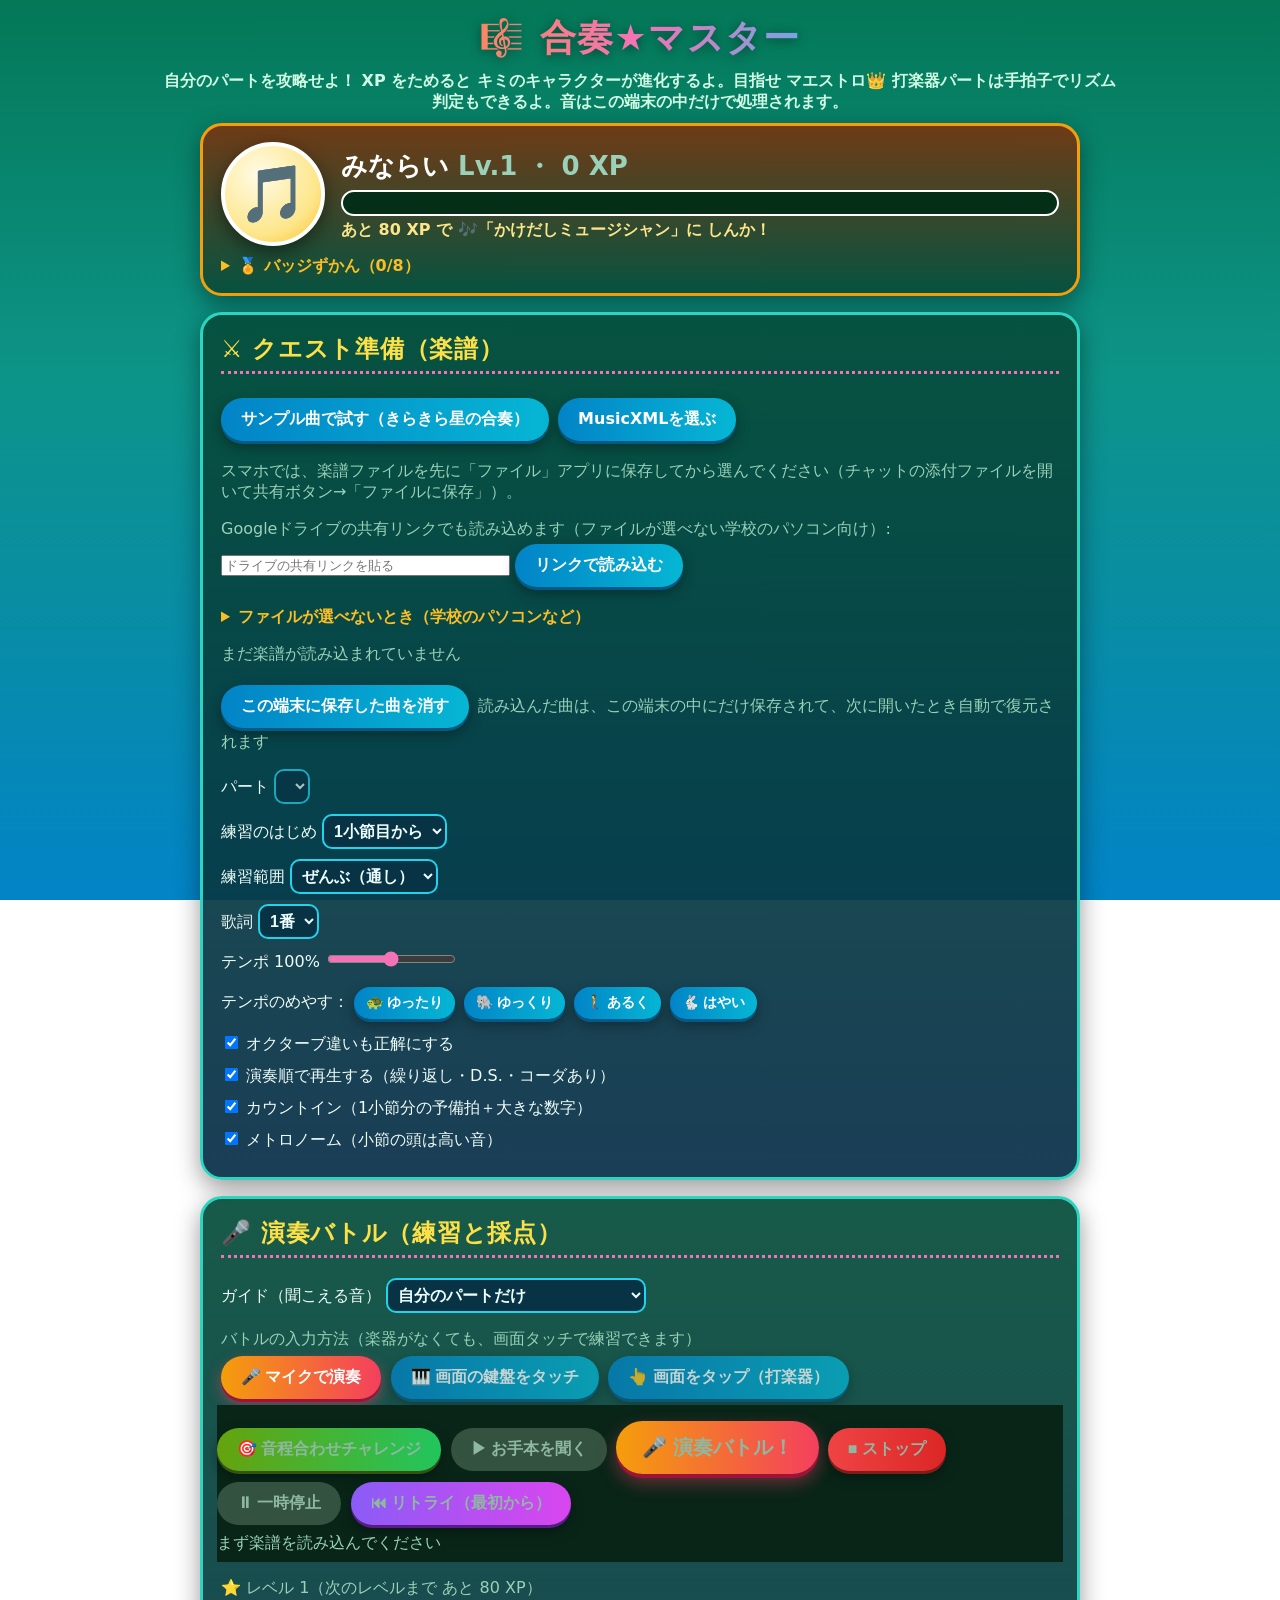
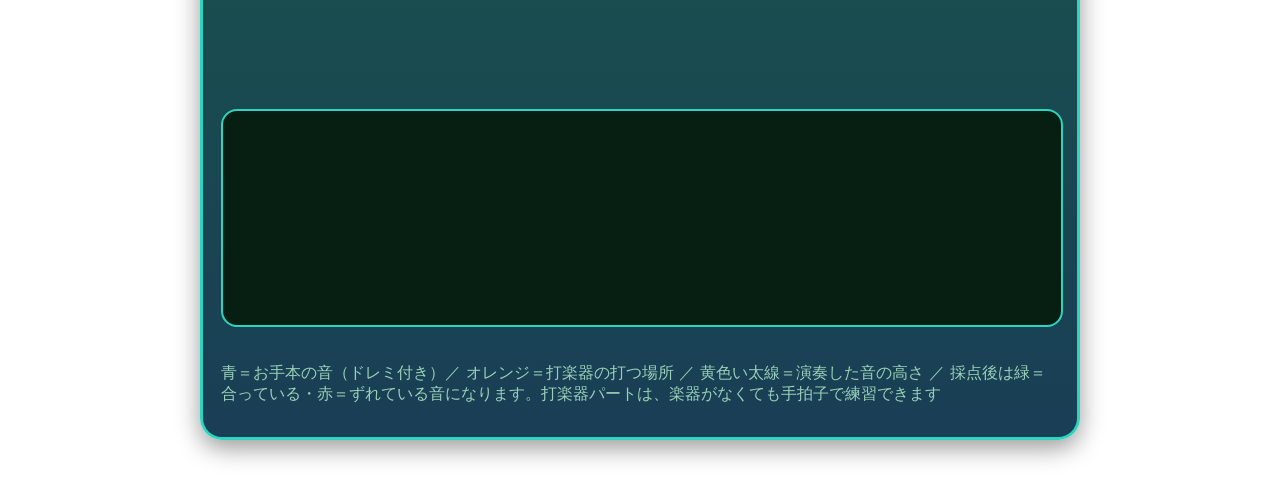
==== commit 77a9e1d3: "合奏★マスター 第1弾: オノマトペタップボタン(ボンゴ左右打ち分け採点)+リズム言葉表示+テンポ言葉ボタン" ====
--- a/ensemble-app/index.html
+++ b/ensemble-app/index.html
@@ -61,6 +61,12 @@
     <label>テンポ <span id="tempoVal">100</span>%
       <input id="tempo" type="range" min="50" max="150" value="100">
     </label>
+    <p class="tempobtns">テンポのめやす：
+      <button type="button" class="tempobtn" data-tempo="55">🐢 ゆったり</button>
+      <button type="button" class="tempobtn" data-tempo="70">🐘 ゆっくり</button>
+      <button type="button" class="tempobtn" data-tempo="85">🚶 あるく</button>
+      <button type="button" class="tempobtn" data-tempo="100">🐇 はやい</button>
+    </p>
     <label><input id="octaveOk" type="checkbox" checked> オクターブ違いも正解にする</label>
     <label id="orderWrap" hidden><input id="orderMode" type="checkbox" checked> 演奏順で再生する（繰り返し・D.S.・コーダあり）</label>
     <label><input id="countIn" type="checkbox" checked> カウントイン（1小節分の予備拍＋大きな数字）</label>
@@ -107,8 +113,8 @@
       <p class="muted">金色に光った鍵盤が「次に押す音」。和音は光った鍵盤を全部押してね。パソコンでは、鍵盤に書かれた文字のキーでも弾けるよ（オクターブごとに同じ形：下の段がドレミファソラシ、上の段が次のドレミファソラシ）。お手本を聞いている間も、鍵盤を押して音を出せるよ。</p>
     </div>
     <div id="padWrap" hidden>
-      <div id="padBtn">🥁 ここをタップ！</div>
-      <p class="muted">オレンジの音のタイミングで、ここをタップ（パソコンはスペースキーでもOK）。マイクは使いません。</p>
+      <div id="padBtns"></div>
+      <p class="muted">オレンジの音のタイミングで、大きなボタンをタップ（パソコンはスペースキーでもOK）。ボンゴは左（ドン）・右（ポン）の2つのボタンで打ち分けてね。マイクは使いません。</p>
     </div>
     <div id="lyricStrip" class="lyrics"></div>
     <p class="muted">青＝お手本の音（ドレミ付き）／ オレンジ＝打楽器の打つ場所 ／ 黄色い太線＝演奏した音の高さ ／ 採点後は緑＝合っている・赤＝ずれている音になります。打楽器パートは、楽器がなくても手拍子で練習できます</p>
--- a/ensemble-app/style.css
+++ b/ensemble-app/style.css
@@ -78,8 +78,15 @@
 .inbtn.sel{background:linear-gradient(90deg,#f59e0b,#f43f5e);opacity:1;box-shadow:0 3px 0 #9f1239,0 6px 14px rgba(244,63,94,.5)}
 #kbKeys .kbl{position:absolute;bottom:19px;left:0;right:0;text-align:center;font-size:10px;color:#a16207;font-weight:700;pointer-events:none}
 #kbKeys .kbb .kbl{bottom:3px;color:#fde68a;font-size:9px}
-#padBtn{font-size:32px;font-weight:900;text-align:center;padding:36px 10px;margin-top:8px;border-radius:16px;background:linear-gradient(180deg,#ea580c,#c2410c);color:#fff;cursor:pointer;user-select:none;-webkit-user-select:none;-webkit-touch-callout:none;touch-action:none;box-shadow:0 4px 14px rgba(234,88,12,.45)}
-#padBtn.hit{background:#059669}
+#padBtns{display:flex;gap:10px;margin-top:8px}
+.padbtn{flex:1 1 0;font-size:30px;font-weight:900;text-align:center;padding:30px 8px;border-radius:16px;color:#fff;cursor:pointer;user-select:none;-webkit-user-select:none;-webkit-touch-callout:none;touch-action:none}
+.padbtn.padOne{background:linear-gradient(180deg,#ea580c,#c2410c);box-shadow:0 4px 14px rgba(234,88,12,.45)}
+.padbtn.padL{background:linear-gradient(180deg,#0284c7,#0369a1);box-shadow:0 4px 14px rgba(2,132,199,.5)}
+.padbtn.padR{background:linear-gradient(180deg,#ec4899,#be185d);box-shadow:0 4px 14px rgba(236,72,153,.5)}
+.padbtn.hit{filter:brightness(1.6)}
+.tempobtns{margin:2px 0 6px}
+.tempobtn{font-size:14px;padding:7px 12px}
+
 
 /* キャラクター成長カード */
 .charcard{border-color:#f59e0b;background:linear-gradient(180deg,rgba(120,53,15,.92),rgba(6,78,59,.93))}
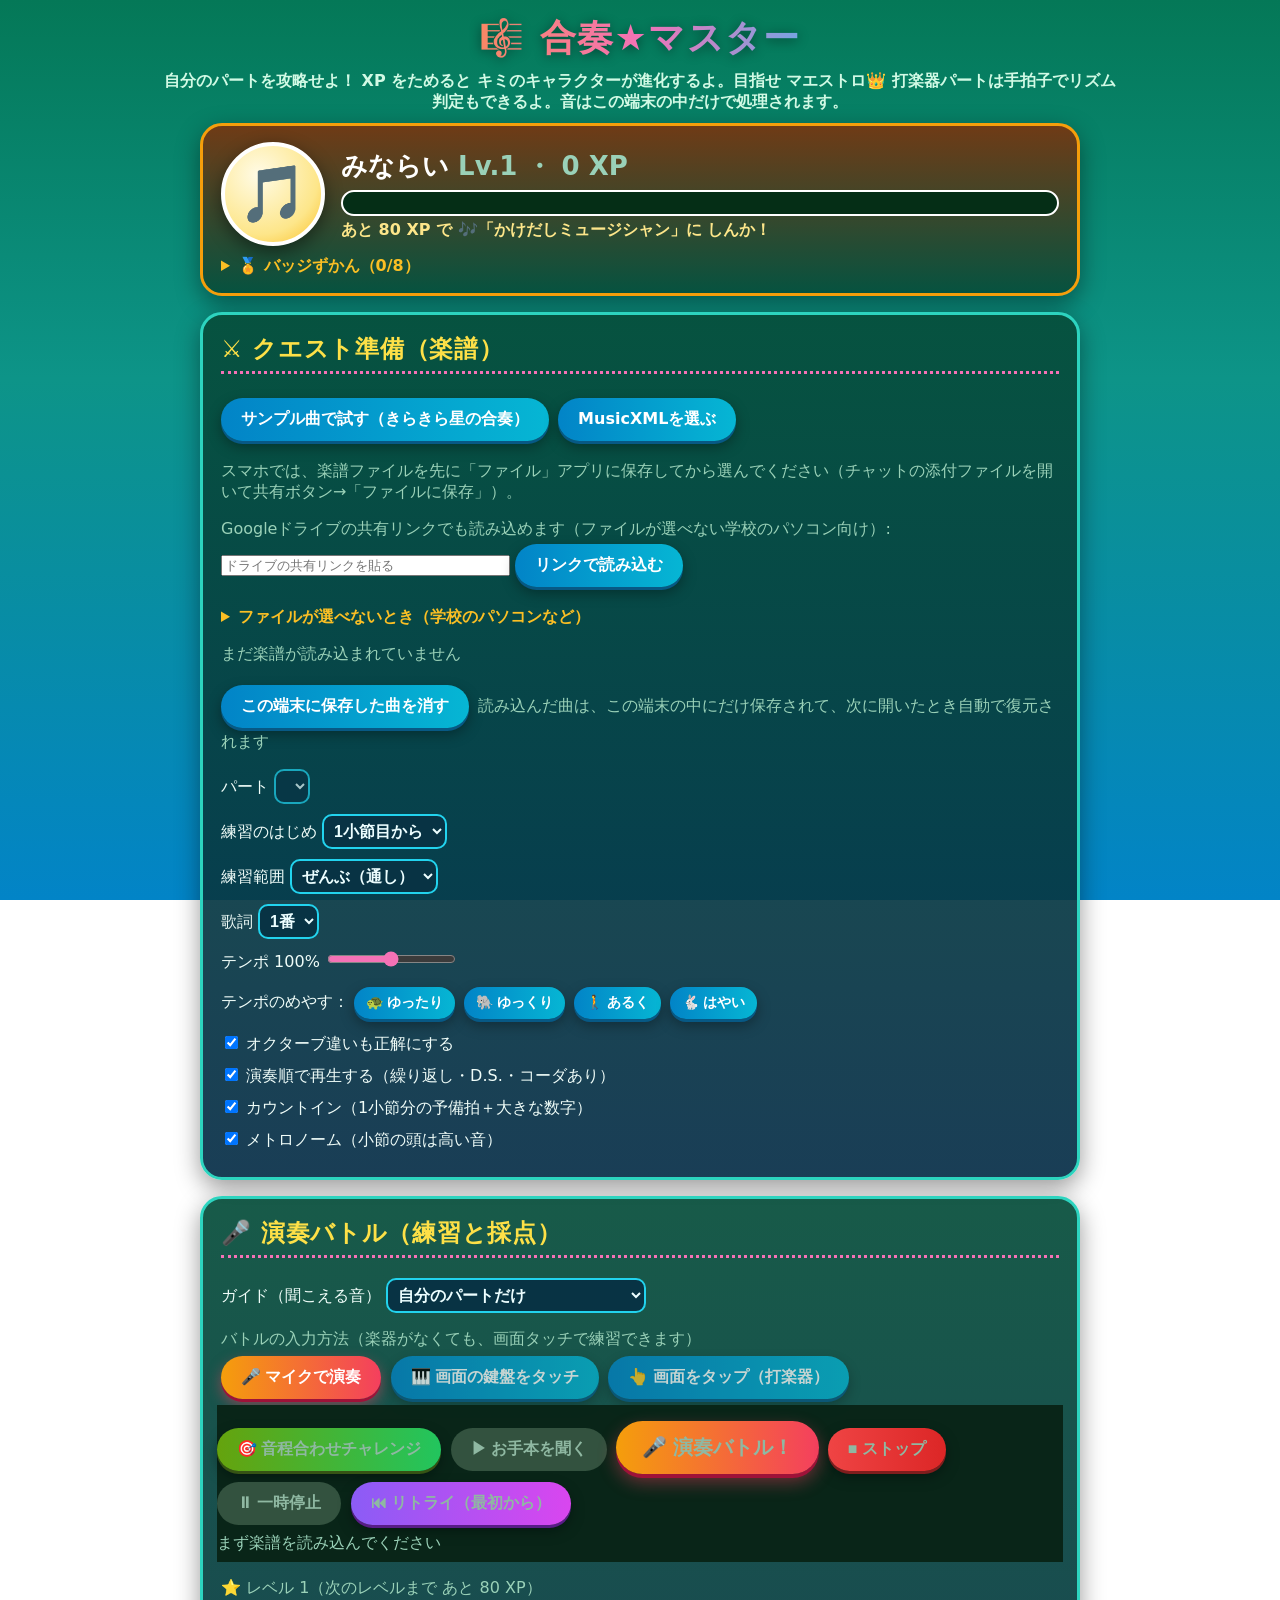
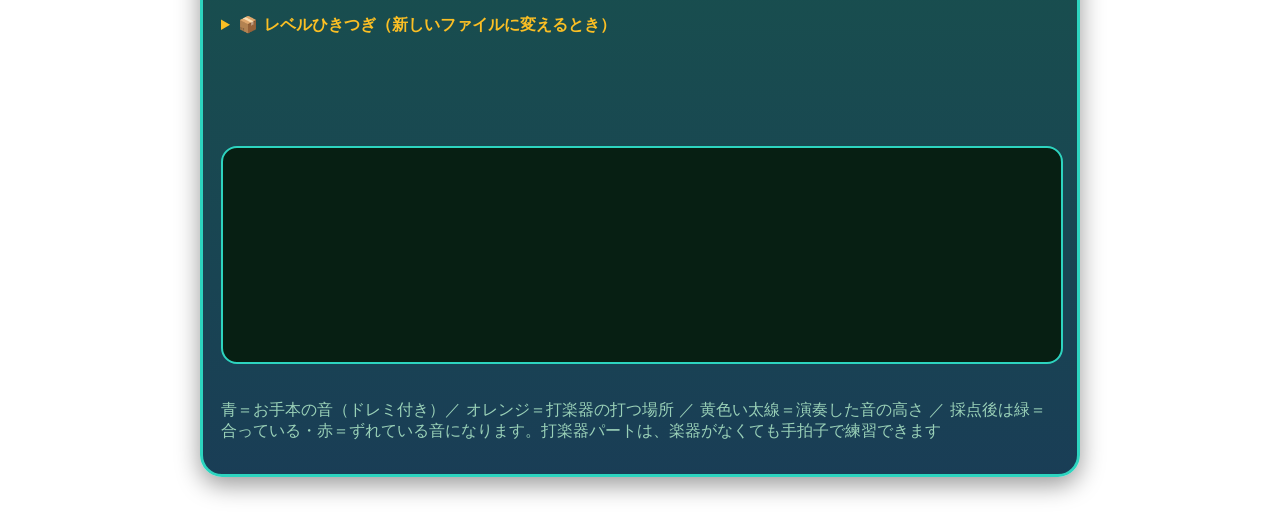
==== commit 18642c74: "合奏: レベルひきつぎコード機能を追加" ====
--- a/ensemble-app/index.html
+++ b/ensemble-app/index.html
@@ -105,6 +105,13 @@
       <p id="status" class="muted">まず楽譜を読み込んでください</p>
     </div>
     <p id="levelInfo" class="muted"></p>
+    <details class="transfer">
+      <summary>📦 レベルひきつぎ（新しいファイルに変えるとき）</summary>
+      <p class="muted">今のレベル・バッジ・ベスト記録を「ひきつぎコード」で移せます。①このファイルで「コードを出す」を押して、コードを控える（全部コピー）→ ②新しいファイルを開いて、コードを貼って「コードで戻す」を押す。</p>
+      <p><button type="button" id="exportBtn">コードを出す</button> <button type="button" id="importBtn">コードで戻す</button></p>
+      <textarea id="transferCode" rows="3" style="width:100%;box-sizing:border-box" placeholder="ここにコードが出ます／戻すときはここに貼ってね"></textarea>
+      <p id="transferMsg" class="muted"></p>
+    </details>
     <p id="livePitch" class="live"></p>
     <p id="nowInfo" class="nowinfo"></p>
     <canvas id="roll" width="900" height="230"></canvas>
